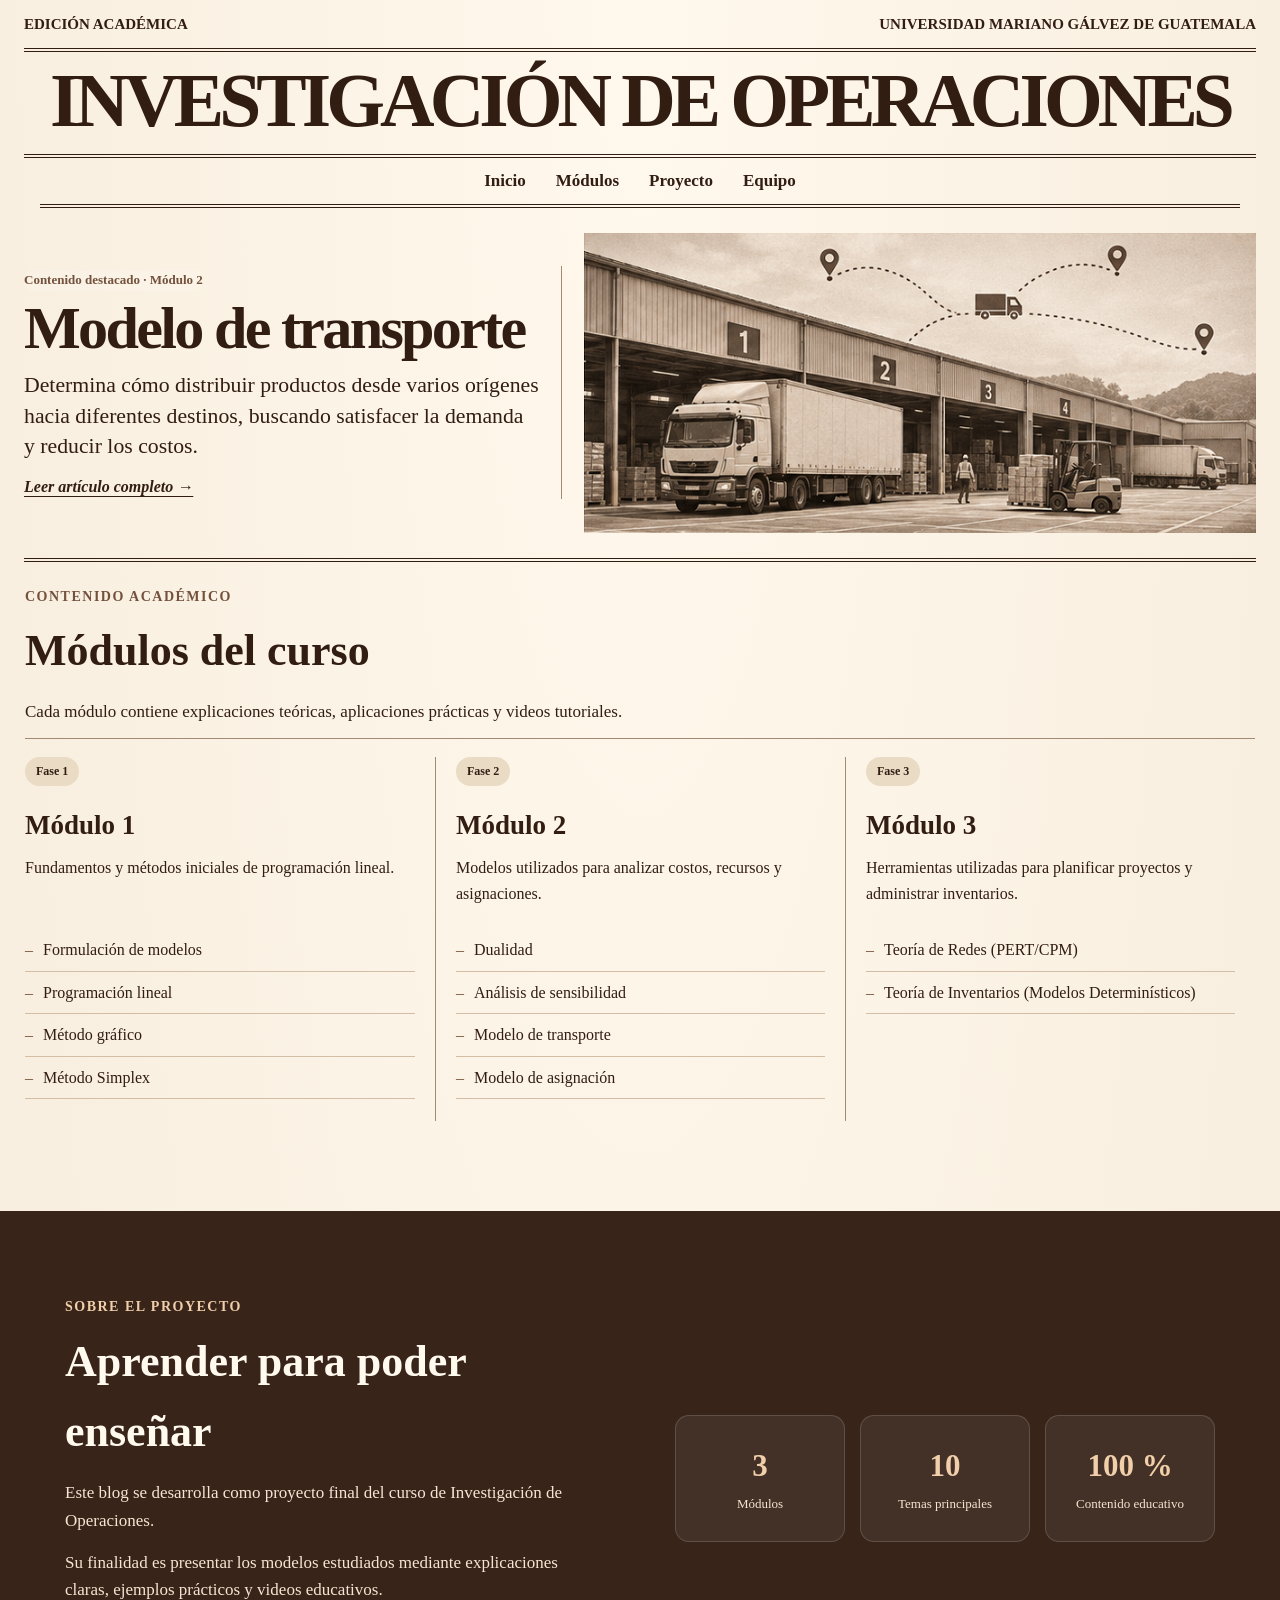
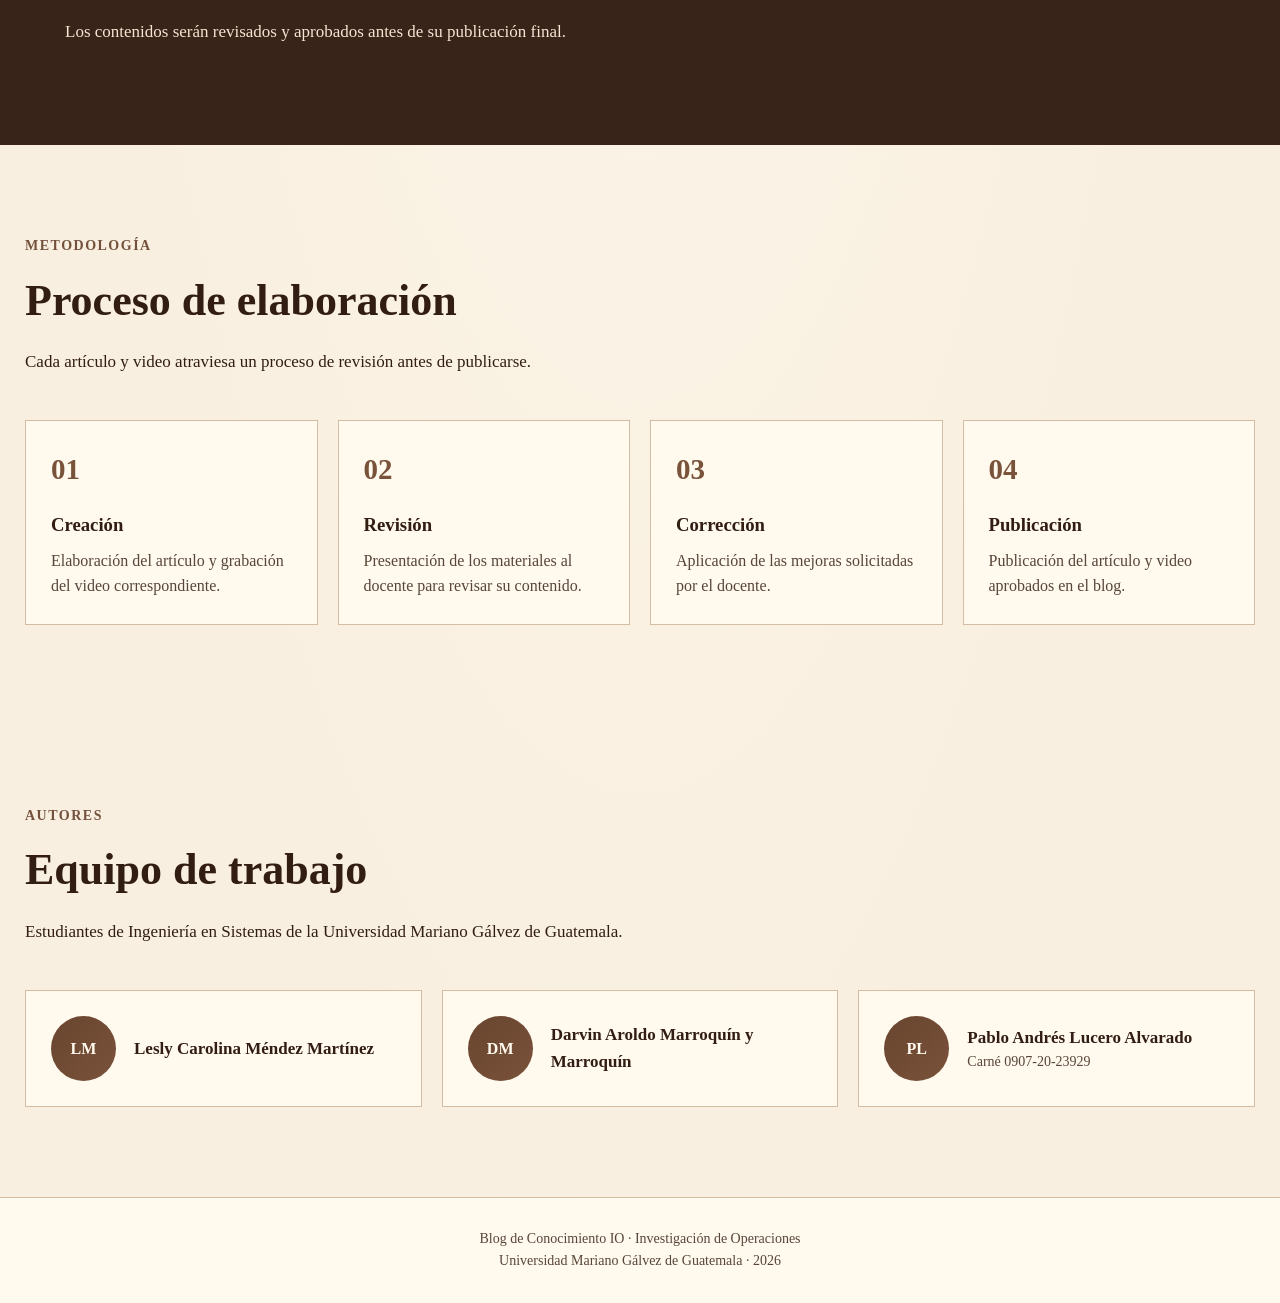
==== index.html @ f6c7b16b "Publicar blog de Investigacion de Operaciones" ====
<!DOCTYPE html>
<html lang="es">

<head>
    <meta charset="UTF-8">

    <meta
        name="viewport"
        content="width=device-width, initial-scale=1.0"
    >

    <meta
        name="description"
        content="Blog educativo de Investigación de Operaciones"
    >

    <title>Blog de Investigación de Operaciones</title>

    <link
        rel="stylesheet"
        href="static/css/estilos.css"
    >
    <link rel="stylesheet" href="static/css/editorial.css">
</head>

<body class="edicion-editorial">

    <header class="encabezado">
        <div class="cabecera-editorial">
            <div class="datos-edicion"><span>Edición académica</span><span>Universidad Mariano Gálvez de Guatemala</span></div>
            <h1>Investigación de Operaciones</h1>
        </div>

        <nav class="navegacion">

            <a href="index.html" class="logo">

                <span class="logo-icono">IO</span>

                <span class="logo-texto">
                    Investigación de Operaciones
                </span>

            </a>

            <button
                class="boton-menu"
                id="boton-menu"
                aria-label="Abrir menú"
            >
                ☰
            </button>

            <ul class="menu" id="menu">

                <li>
                    <a href="#inicio">Inicio</a>
                </li>

                <li>
                    <a href="#modulos">Módulos</a>
                </li>

                <li>
                    <a href="#proyecto">Proyecto</a>
                </li>

                <li>
                    <a href="#equipo">Equipo</a>
                </li>

            </ul>

        </nav>

    </header>


    <main>

        <section class="portada" id="inicio">
            <div class="portada-contenido">
                <p class="etiqueta">Investigación de Operaciones 026</p>
                <h2>Blog de Conocimiento <span>Aplicaciones prácticas</span></h2>
                <p class="descripcion">
                    Un espacio educativo dedicado a explicar de forma
                    sencilla los principales modelos de Investigación
                    de Operaciones mediante artículos, ejercicios
                    prácticos y videos tutoriales.
                </p>
                <div class="botones-portada">
                    <a href="#modulos" class="boton boton-principal">Explorar contenidos</a>
                    <a href="#proyecto" class="boton boton-secundario">Conocer el proyecto</a>
                </div>
            </div>
            <article class="tarjeta-destacada">
                <p class="numero-modulo">Contenido destacado · Módulo 2</p>
                <h2>Modelo de transporte</h2>
                <p>Determina cómo distribuir productos desde varios orígenes hacia diferentes destinos, buscando satisfacer la demanda y reducir los costos.</p>
                <ul>
                    <li>Método de la esquina noroeste</li>
                    <li>Método del costo mínimo</li>
                    <li>Aproximación de Vogel</li>
                    <li>Problemas balanceados y desbalanceados</li>
                </ul>
                <a href="modelo-transporte.html" class="enlace-articulo">Leer artículo completo →</a>
            </article>
            <svg class="foto-editorial" viewBox="655 282 745 332" role="img" aria-label="Ilustración en sepia de camiones en un centro de distribución">
                <image href="static/img/maqueta-editorial.png" width="1448" height="1086"/>
            </svg>
        </section>


        <section class="seccion" id="modulos">

            <div class="titulo-seccion">

                <p>Contenido académico</p>

                <h2>
                    Módulos del curso
                </h2>

                <span>
                    Cada módulo contiene explicaciones teóricas,
                    aplicaciones prácticas y videos tutoriales.
                </span>

            </div>


            <div class="contenedor-modulos">

                <article class="tarjeta-modulo">

                    <span class="estado">Fase 1</span>
                    <h3>Módulo 1</h3>

                    <p>
                        Fundamentos y métodos iniciales de programación
                        lineal.
                    </p>

                    <ul>
                        <li><a href="formulacion.html" class="enlace-tema">Formulación de modelos</a></li>
                        <li><a href="programacion-lineal.html" class="enlace-tema">Programación lineal</a></li>
                        <li><a href="metodo-grafico.html" class="enlace-tema">Método gráfico</a></li>
                        <li><a href="metodo-simplex.html" class="enlace-tema">Método Simplex</a></li>
                    </ul>


                </article>


                <article class="tarjeta-modulo">

                    <span class="estado">Fase 2</span>
                    <h3>Módulo 2</h3>

                    <p>
                        Modelos utilizados para analizar costos,
                        recursos y asignaciones.
                    </p>

                    <ul>
                        <li><a href="dualidad.html" class="enlace-tema">Dualidad</a></li>
                        <li><a href="sensibilidad.html" class="enlace-tema">Análisis de sensibilidad</a></li>
                        <li><a href="modelo-transporte.html" class="enlace-tema">Modelo de transporte</a></li>
                        <li><a href="asignacion.html" class="enlace-tema">Modelo de asignación</a></li>
                    </ul>

                </article>


                <article class="tarjeta-modulo">

                    <span class="estado">Fase 3</span>
                    <h3>Módulo 3</h3>

                    <p>
                        Herramientas utilizadas para planificar
                        proyectos y administrar inventarios.
                    </p>

                    <ul>
                        <li><a href="teoria-de-redes.html" class="enlace-tema">Teoría de Redes (PERT/CPM)</a></li>
                        <li><a href="teoria-de-inventarios.html" class="enlace-tema">Teoría de Inventarios (Modelos Determinísticos)</a></li>
                    </ul>


                </article>

            </div>

        </section>


        <section class="proyecto" id="proyecto">

            <div class="proyecto-contenido">

                <p class="subtitulo">
                    Sobre el proyecto
                </p>

                <h2>
                    Aprender para poder enseñar
                </h2>

                <p>
                    Este blog se desarrolla como proyecto final del
                    curso de Investigación de Operaciones.
                </p>

                <p>
                    Su finalidad es presentar los modelos estudiados
                    mediante explicaciones claras, ejemplos prácticos
                    y videos educativos.
                </p>

                <p>
                    Los contenidos serán revisados y aprobados antes
                    de su publicación final.
                </p>

            </div>


            <div class="datos-proyecto">

                <div>
                    <strong>3</strong>
                    <span>Módulos</span>
                </div>

                <div>
                    <strong>10</strong>
                    <span>Temas principales</span>
                </div>

                <div>
                    <strong>100 %</strong>
                    <span>Contenido educativo</span>
                </div>

            </div>

        </section>


        <section class="seccion">

            <div class="titulo-seccion">

                <p>Metodología</p>

                <h2>
                    Proceso de elaboración
                </h2>

                <span>
                    Cada artículo y video atraviesa un proceso de
                    revisión antes de publicarse.
                </span>

            </div>


            <div class="pasos">

                <article class="paso">

                    <span>01</span>

                    <h3>Creación</h3>

                    <p>
                        Elaboración del artículo y grabación del video
                        correspondiente.
                    </p>

                </article>


                <article class="paso">

                    <span>02</span>

                    <h3>Revisión</h3>

                    <p>
                        Presentación de los materiales al docente para
                        revisar su contenido.
                    </p>

                </article>


                <article class="paso">

                    <span>03</span>

                    <h3>Corrección</h3>

                    <p>
                        Aplicación de las mejoras solicitadas por el
                        docente.
                    </p>

                </article>


                <article class="paso">

                    <span>04</span>

                    <h3>Publicación</h3>

                    <p>
                        Publicación del artículo y video aprobados en
                        el blog.
                    </p>

                </article>

            </div>

        </section>


        <section class="seccion equipo" id="equipo">

            <div class="titulo-seccion">

                <p>Autores</p>

                <h2>
                    Equipo de trabajo
                </h2>

                <span>
                    Estudiantes de Ingeniería en Sistemas de la
                    Universidad Mariano Gálvez de Guatemala.
                </span>

            </div>


            <div class="integrantes">

                <article class="integrante">

                    <div class="avatar">
                        LM
                    </div>

                    <div>
                        <h3>
                            Lesly Carolina Méndez Martínez
                        </h3>

                        

                    </div>

                </article>


                <article class="integrante">

                    <div class="avatar">
                        DM
                    </div>

                    <div>
                        <h3>
                            Darvin Aroldo Marroquín y Marroquín
                        </h3>

                        

                    </div>

                </article>


                <article class="integrante">

                    <div class="avatar">
                        PL
                    </div>

                    <div>
                        <h3>
                            Pablo Andrés Lucero Alvarado
                        </h3>

                        <p>
                            Carné 0907-20-23929
                        </p>

                    </div>

                </article>

            </div>

        </section>

    </main>


    <footer class="pie-pagina">

        <p>
            Blog de Conocimiento IO · Investigación de Operaciones
        </p>

        <p>
            Universidad Mariano Gálvez de Guatemala ·
            <span id="anio">2026</span>
        </p>

    </footer>


    <script
        src="static/js/funciones.js">
    </script>

</body>

</html>
---- static/css/estilos.css ----
:root {
    --azul-oscuro: #0b1f3a;
    --azul: #174a7e;
    --azul-claro: #e8f1fa;
    --celeste: #37a9d6;
    --verde: #28a98b;
    --blanco: #ffffff;
    --gris-fondo: #f5f7fa;
    --gris-texto: #586576;
    --gris-borde: #dde4ec;
    --texto: #172033;
    --sombra: 0 15px 40px rgba(11, 31, 58, 0.10);
}

* {
    margin: 0;
    padding: 0;
    box-sizing: border-box;
}

html {
    scroll-behavior: smooth;
    scroll-padding-top: 80px;
}

body {
    font-family: Arial, Helvetica, sans-serif;
    background-color: var(--gris-fondo);
    color: var(--texto);
    line-height: 1.6;
}

a {
    color: inherit;
    text-decoration: none;
}

ul {
    list-style: none;
}

.encabezado {
    width: 100%;
    background-color: rgba(255, 255, 255, 0.96);
    border-bottom: 1px solid var(--gris-borde);
    position: sticky;
    top: 0;
    z-index: 1000;
}

.navegacion {
    max-width: 1200px;
    min-height: 74px;
    margin: auto;
    padding: 0 25px;

    display: flex;
    justify-content: space-between;
    align-items: center;
}

.logo {
    display: flex;
    align-items: center;
    gap: 12px;
    color: var(--azul-oscuro);
    font-weight: bold;
}

.logo-icono {
    width: 44px;
    height: 44px;
    border-radius: 12px;

    display: flex;
    justify-content: center;
    align-items: center;

    color: var(--blanco);
    background: linear-gradient(
        135deg,
        var(--azul),
        var(--celeste)
    );
}

.logo-texto {
    font-size: 17px;
}

.menu {
    display: flex;
    align-items: center;
    gap: 30px;
}

.menu a {
    color: var(--gris-texto);
    font-size: 15px;
    font-weight: bold;
    transition: color 0.3s;
}

.menu a:hover {
    color: var(--azul);
}

.boton-menu {
    display: none;
    border: none;
    color: var(--azul-oscuro);
    background: transparent;
    font-size: 28px;
    cursor: pointer;
}

.portada {
    min-height: 610px;
    padding: 85px 30px;

    display: grid;
    grid-template-columns: 1.2fr 0.8fr;
    align-items: center;
    gap: 70px;

    background:
        radial-gradient(
            circle at 85% 20%,
            rgba(55, 169, 214, 0.18),
            transparent 32%
        ),
        linear-gradient(135deg, #f8fbff, #e8f1fa);
}

.portada-contenido {
    max-width: 700px;
    margin-left: auto;
}

.etiqueta,
.subtitulo,
.titulo-seccion > p {
    color: var(--verde);
    font-size: 14px;
    font-weight: bold;
    letter-spacing: 1.5px;
    text-transform: uppercase;
}

.portada h1 {
    margin: 15px 0 25px;
    color: var(--azul-oscuro);
    font-size: clamp(42px, 5vw, 70px);
    line-height: 1.05;
}

.portada h1 span {
    display: block;
    color: var(--azul);
}

.descripcion {
    max-width: 680px;
    color: var(--gris-texto);
    font-size: 19px;
}

.botones-portada {
    margin-top: 35px;
    display: flex;
    flex-wrap: wrap;
    gap: 15px;
}

.boton {
    padding: 13px 23px;
    border-radius: 9px;
    font-weight: bold;
    transition: 0.3s;
}

.boton:hover {
    transform: translateY(-2px);
}

.boton-principal {
    color: var(--blanco);
    background-color: var(--azul);
}

.boton-principal:hover {
    background-color: var(--azul-oscuro);
}

.boton-secundario {
    color: var(--azul);
    background-color: var(--blanco);
    border: 1px solid var(--gris-borde);
}

.boton-secundario:hover {
    border-color: var(--azul);
}

.tarjeta-destacada {
    max-width: 430px;
    padding: 38px;
    border-radius: 22px;
    color: var(--blanco);

    background: linear-gradient(
        145deg,
        var(--azul-oscuro),
        var(--azul)
    );

    box-shadow: 0 25px 60px rgba(11, 31, 58, 0.25);
}

.numero-modulo {
    display: inline-block;
    margin-bottom: 20px;
    padding: 6px 12px;
    border-radius: 20px;

    color: #bfefff;
    background-color: rgba(255, 255, 255, 0.12);
    font-size: 13px;
    font-weight: bold;
}

.tarjeta-destacada h2 {
    margin-bottom: 12px;
    font-size: 31px;
}

.tarjeta-destacada > p {
    color: #dbe9f7;
}

.tarjeta-destacada ul {
    margin: 25px 0;
}

.tarjeta-destacada li {
    padding: 10px 0;
    border-bottom: 1px solid rgba(255, 255, 255, 0.15);
}

.tarjeta-destacada li::before {
    content: "–";
    margin-right: 10px;
    color: #6de5c8;
    font-weight: bold;
}

.enlace-articulo {
    color: #8ee8d4;
    font-weight: bold;
}

.seccion {
    max-width: 1200px;
    margin: auto;
    padding: 90px 25px;
}

.titulo-seccion {
    max-width: 680px;
    margin-bottom: 45px;
}

.titulo-seccion h2,
.proyecto h2 {
    margin: 8px 0 12px;
    color: var(--azul-oscuro);
    font-size: clamp(30px, 4vw, 44px);
}

.titulo-seccion span {
    color: var(--gris-texto);
    font-size: 17px;
}

.contenedor-modulos {
    display: grid;
    grid-template-columns: repeat(3, 1fr);
    gap: 25px;
}

.tarjeta-modulo {
    padding: 30px;
    border: 1px solid var(--gris-borde);
    border-radius: 16px;
    background-color: var(--blanco);
    box-shadow: 0 8px 25px rgba(11, 31, 58, 0.05);
    transition: 0.3s;
}

.tarjeta-modulo:hover {
    transform: translateY(-6px);
    box-shadow: var(--sombra);
}

.estado {
    display: inline-block;
    padding: 5px 11px;
    border-radius: 15px;

    color: var(--azul);
    background-color: var(--azul-claro);
    font-size: 12px;
    font-weight: bold;
}

.tarjeta-modulo h3 {
    margin: 18px 0 8px;
    color: var(--azul-oscuro);
    font-size: 27px;
}

.tarjeta-modulo p {
    min-height: 52px;
    color: var(--gris-texto);
}

.tarjeta-modulo ul {
    margin: 22px 0;
}

.tarjeta-modulo li {
    padding: 8px 0;
    border-bottom: 1px solid var(--gris-borde);
    color: var(--gris-texto);
}

.tarjeta-modulo li::before {
    content: "•";
    margin-right: 10px;
    color: var(--verde);
}

.tarjeta-modulo li:has(.enlace-tema) {
    padding: 0;
}

.tarjeta-modulo li:has(.enlace-tema)::before {
    content: none;
}

.enlace-tema {
    display: flex;
    align-items: baseline;
    gap: 10px;
    padding: 8px 0;
    border-radius: 4px;
    transition: color 0.2s, background-color 0.2s;
}

.enlace-tema::before {
    content: "•";
    color: var(--verde);
}

.enlace-tema:hover,
.enlace-tema:focus-visible {
    color: var(--azul);
    background-color: var(--azul-claro);
    text-decoration: underline;
    text-underline-offset: 3px;
}

.enlace-tema:focus-visible {
    outline: 2px solid var(--azul);
    outline-offset: 3px;
}

.proximamente {
    color: var(--gris-texto);
    font-size: 14px;
    font-weight: bold;
}

.proyecto {
    padding: 85px max(25px, calc((100% - 1150px) / 2));
    color: var(--blanco);

    background: linear-gradient(
        135deg,
        var(--azul-oscuro),
        #102f52
    );

    display: grid;
    grid-template-columns: 1fr 1fr;
    align-items: center;
    gap: 70px;
}

.proyecto h2 {
    color: var(--blanco);
}

.proyecto-contenido > p:not(.subtitulo) {
    margin-bottom: 15px;
    color: #cbd8e7;
    font-size: 17px;
}

.datos-proyecto {
    display: grid;
    grid-template-columns: repeat(3, 1fr);
    gap: 15px;
}

.datos-proyecto div {
    padding: 25px 15px;
    border: 1px solid rgba(255, 255, 255, 0.15);
    border-radius: 14px;
    text-align: center;
    background-color: rgba(255, 255, 255, 0.06);
}

.datos-proyecto strong {
    display: block;
    color: #74dec6;
    font-size: 31px;
}

.datos-proyecto span {
    color: #d6e0eb;
    font-size: 13px;
}

.pasos {
    display: grid;
    grid-template-columns: repeat(4, 1fr);
    gap: 20px;
}

.paso {
    padding: 25px;
    border: 1px solid var(--gris-borde);
    border-radius: 15px;
    background-color: var(--blanco);
}

.paso > span {
    display: block;
    margin-bottom: 17px;
    color: var(--verde);
    font-size: 29px;
    font-weight: bold;
}

.paso h3 {
    margin-bottom: 8px;
    color: var(--azul-oscuro);
}

.paso p {
    color: var(--gris-texto);
}

.integrantes {
    display: grid;
    grid-template-columns: repeat(3, 1fr);
    gap: 20px;
}

.integrante {
    padding: 25px;
    border: 1px solid var(--gris-borde);
    border-radius: 14px;
    background-color: var(--blanco);

    display: flex;
    align-items: center;
    gap: 18px;
}

.avatar {
    min-width: 65px;
    height: 65px;
    border-radius: 50%;

    display: flex;
    justify-content: center;
    align-items: center;

    color: var(--blanco);
    background: linear-gradient(
        135deg,
        var(--azul),
        var(--verde)
    );

    font-weight: bold;
}

.integrante h3 {
    color: var(--azul-oscuro);
    font-size: 17px;
}

.integrante p {
    color: var(--gris-texto);
    font-size: 14px;
}

.pie-pagina {
    padding: 30px 25px;
    border-top: 1px solid var(--gris-borde);
    color: var(--gris-texto);
    background-color: var(--blanco);
    text-align: center;
    font-size: 14px;
}

@media (max-width: 950px) {
    .portada,
    .proyecto {
        grid-template-columns: 1fr;
    }

    .portada-contenido {
        margin: 0;
    }

    .tarjeta-destacada {
        max-width: none;
    }

    .contenedor-modulos,
    .integrantes {
        grid-template-columns: 1fr;
    }

    .pasos {
        grid-template-columns: repeat(2, 1fr);
    }
}

@media (max-width: 700px) {
    .logo-texto {
        display: none;
    }

    .boton-menu {
        display: block;
    }

    .menu {
        width: 100%;
        padding: 20px;

        display: none;
        flex-direction: column;
        align-items: flex-start;
        gap: 15px;

        position: absolute;
        top: 74px;
        left: 0;

        background-color: var(--blanco);
        border-bottom: 1px solid var(--gris-borde);
        box-shadow: var(--sombra);
    }

    .menu.mostrar {
        display: flex;
    }

    .portada {
        padding: 60px 20px;
    }

    .portada h1 {
        font-size: 42px;
    }

    .botones-portada {
        flex-direction: column;
    }

    .boton {
        text-align: center;
    }

    .datos-proyecto,
    .pasos {
        grid-template-columns: 1fr;
    }
}
---- static/css/editorial.css ----
.edicion-editorial {
    --papel: #f8efe0;
    --tinta: #321d13;
    --regla: #a28a74;
    --azul-oscuro: #321d13;
    --azul: #69452f;
    --azul-claro: #eadbc5;
    --celeste: #a57855;
    --verde: #79523a;
    --gris-texto: #584638;
    --gris-fondo: #f4e8d7;
    --gris-borde: #d3bda5;
    --blanco: #fff9ee;
    --texto: #321d13;
    background: radial-gradient(ellipse at top, #fff8ec, var(--papel) 70%);
    color: var(--tinta);
    font-family: Georgia, "Times New Roman", serif;
}

.edicion-editorial .encabezado {
    position: static;
    background: transparent;
    border: 0;
}

.cabecera-editorial, .edicion-editorial .navegacion {
    width: min(100% - 48px, 1260px);
    margin-inline: auto;
}

.datos-edicion {
    display: flex;
    justify-content: space-between;
    flex-wrap: wrap;
    gap: 4px 20px;
    padding-block: 12px;
    font-size: clamp(10px, 1.2vw, 15px);
    font-weight: bold;
    text-transform: uppercase;
}

.cabecera-editorial h1 {
    padding: 12px 0 16px;
    border-block: 4px double var(--tinta);
    text-align: center;
    text-transform: uppercase;
    font-size: clamp(31px, 5.9vw, 91px);
    line-height: .98;
    letter-spacing: -.065em;
}

.edicion-editorial .navegacion {
    position: relative;
    min-height: 50px;
    justify-content: center;
    border-bottom: 4px double var(--tinta);
    padding: 0;
}

.edicion-editorial:not(.pagina-articulo) .logo, .edicion-editorial .portada-contenido,
.edicion-editorial .tarjeta-destacada ul {
    display: none;
}

.edicion-editorial .menu a {
    color: var(--tinta);
    font-size: 17px;
}

.edicion-editorial .portada {
    width: min(100% - 48px, 1260px);
    margin: auto;
    padding: 25px 0;
    min-height: 0;
    grid-template-columns: minmax(0, 4fr) minmax(0, 5fr);
    gap: 22px;
    background: none;
    border-bottom: 4px double var(--tinta);
}

.edicion-editorial .tarjeta-destacada {
    max-width: none;
    padding: 0 22px 0 0;
    border-right: 1px solid var(--regla);
    border-radius: 0;
    color: var(--tinta);
    background: none;
    box-shadow: none;
}

.edicion-editorial .numero-modulo,
.edicion-editorial .titulo-seccion > p {
    color: #73513c;
}

.edicion-editorial .numero-modulo {
    padding: 0;
    margin-bottom: 8px;
}

.edicion-editorial .tarjeta-destacada h2 {
    font-size: clamp(34px, 4.7vw, 64px);
    letter-spacing: -.045em;
    line-height: .98;
}

.edicion-editorial .tarjeta-destacada p:not(.numero-modulo) {
    color: var(--tinta);
    font-size: clamp(17px, 1.7vw, 23px);
    line-height: 1.4;
    margin-bottom: 12px;
}

.edicion-editorial .enlace-articulo {
    color: var(--tinta);
    text-decoration: underline;
    text-underline-offset: 4px;
    font-style: italic;
}

.foto-editorial {
    display: block;
    width: 100%;
    height: auto;
    overflow: hidden;
}

.edicion-editorial .seccion {
    max-width: 1308px;
}

.edicion-editorial #modulos {
    padding-top: 24px;
}

.edicion-editorial #modulos .titulo-seccion {
    max-width: none;
    border-bottom: 1px solid var(--regla);
    margin-bottom: 18px;
    padding-bottom: 12px;
}

.edicion-editorial .titulo-seccion h2,
.edicion-editorial .tarjeta-modulo h3,
.edicion-editorial .tarjeta-modulo p,
.edicion-editorial .tarjeta-modulo li,
.edicion-editorial .titulo-seccion span {
    color: var(--tinta);
}

.edicion-editorial .contenedor-modulos {
    grid-template-columns: repeat(3, minmax(0, 1fr));
    gap: 0;
}

.edicion-editorial .tarjeta-modulo {
    padding: 0 20px;
    border: 0;
    border-radius: 0;
    background: transparent;
    box-shadow: none;
    transform: none;
}

.edicion-editorial .tarjeta-modulo:first-child {
    padding-left: 0;
}

.edicion-editorial .tarjeta-modulo + .tarjeta-modulo {
    border-left: 1px solid var(--regla);
}

.edicion-editorial .estado,
.edicion-editorial .enlace-tema:hover,
.edicion-editorial .enlace-tema:focus-visible {
    background: #eadbc5;
    color: var(--tinta);
}

.edicion-editorial .enlace-tema::before {
    content: "–";
    color: #73513c;
}

.edicion-editorial .proyecto {
    background: #382419;
}

.edicion-editorial .subtitulo,
.edicion-editorial .datos-proyecto strong {
    color: #f1cfaa;
}

.edicion-editorial .proyecto-contenido > p:not(.subtitulo),
.edicion-editorial .datos-proyecto span {
    color: #f6e5d2;
}

.edicion-editorial .paso,
.edicion-editorial .integrante,
.edicion-editorial .pie-pagina {
    border-radius: 0;
}

.pagina-articulo .navegacion {
    justify-content: space-between;
    flex-wrap: wrap;
    gap: 10px;
    padding-block: 10px;
}

.pagina-articulo .articulo,
.pagina-articulo .componentes article,
.pagina-articulo .metodo,
.pagina-articulo table {
    background-color: var(--blanco);
}

.pagina-articulo .portada-articulo {
    background: linear-gradient(120deg, #f7ead7, #e9d5bc);
    border-bottom: 4px double var(--tinta);
    color: var(--tinta);
}

.pagina-articulo .datos-articulo span {
    border-color: var(--gris-borde);
    background: var(--blanco);
}

.pagina-articulo .etiqueta-articulo,
.pagina-articulo .metodo > span {
    color: var(--verde);
}

.pagina-articulo .indicador-seccion {
    color: var(--verde) !important;
}

.pagina-articulo .descripcion-articulo,
.pagina-articulo .contenido-articulo > p,
.pagina-articulo .componentes p,
.pagina-articulo .metodo p,
.pagina-articulo .metodo ol,
.pagina-articulo .balance p,
.pagina-articulo .resultado-final p,
.pagina-articulo .video-pendiente {
    color: var(--gris-texto);
}

.pagina-articulo .contenido-articulo h2,
.pagina-articulo .componentes h3,
.pagina-articulo .metodo h3,
.pagina-articulo .formula,
.pagina-articulo .balance strong,
.pagina-articulo .resultado-final strong {
    color: var(--tinta);
}

.pagina-articulo .fondo-claro,
.pagina-articulo tbody tr:nth-child(even),
.pagina-articulo .video-pendiente {
    background-color: var(--gris-fondo);
}

.pagina-articulo .formula,
.pagina-articulo .balance,
.pagina-articulo .resultado-final {
    background-color: var(--azul-claro);
    border-left-color: var(--verde);
}

.pagina-articulo .componentes article,
.pagina-articulo .metodo,
.pagina-articulo .video-pendiente,
.pagina-articulo th,
.pagina-articulo td {
    border-color: var(--gris-borde);
}

.pagina-articulo th,
.pagina-articulo .boton-regresar {
    background-color: var(--azul);
    color: var(--blanco);
}

.pagina-articulo .boton-regresar:hover {
    background-color: var(--tinta);
}

.pagina-articulo .imagen-videos[src$="/formulacion-modelos.png"] {
    filter: sepia(1);
}

@media (max-width: 760px) {
    .edicion-editorial .portada,
    .edicion-editorial .contenedor-modulos {
        grid-template-columns: 1fr;
    }

    .edicion-editorial .tarjeta-destacada {
        border: 0;
        padding: 0;
    }

    .edicion-editorial .tarjeta-modulo {
        padding: 12px 0 0;
    }

    .edicion-editorial .tarjeta-modulo + .tarjeta-modulo {
        border-left: 0;
        border-top: 1px solid var(--regla);
    }
}

@media (max-width: 700px) {
    .edicion-editorial .navegacion {
        justify-content: flex-start;
    }

    .edicion-editorial .boton-menu {
        color: var(--tinta);
    }

    .edicion-editorial .menu {
        top: 100%;
        background: var(--papel);
    }
}
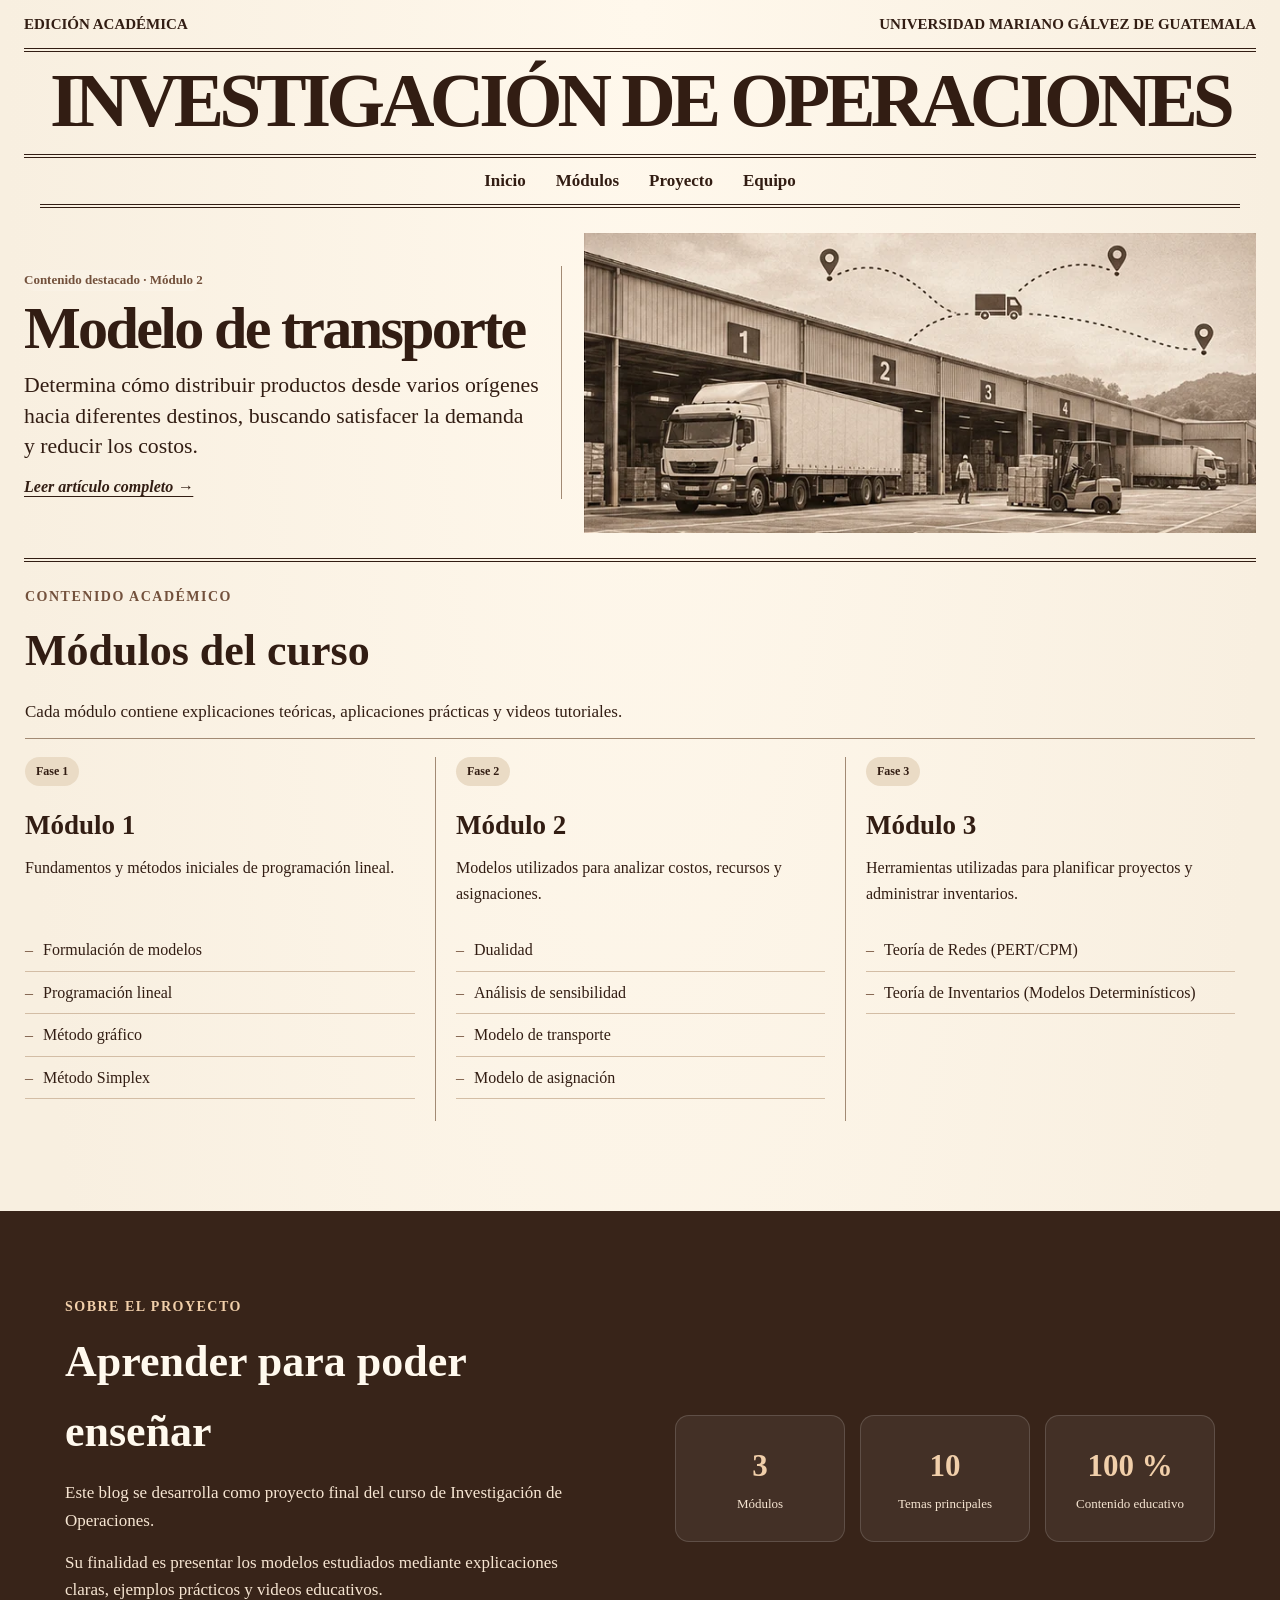
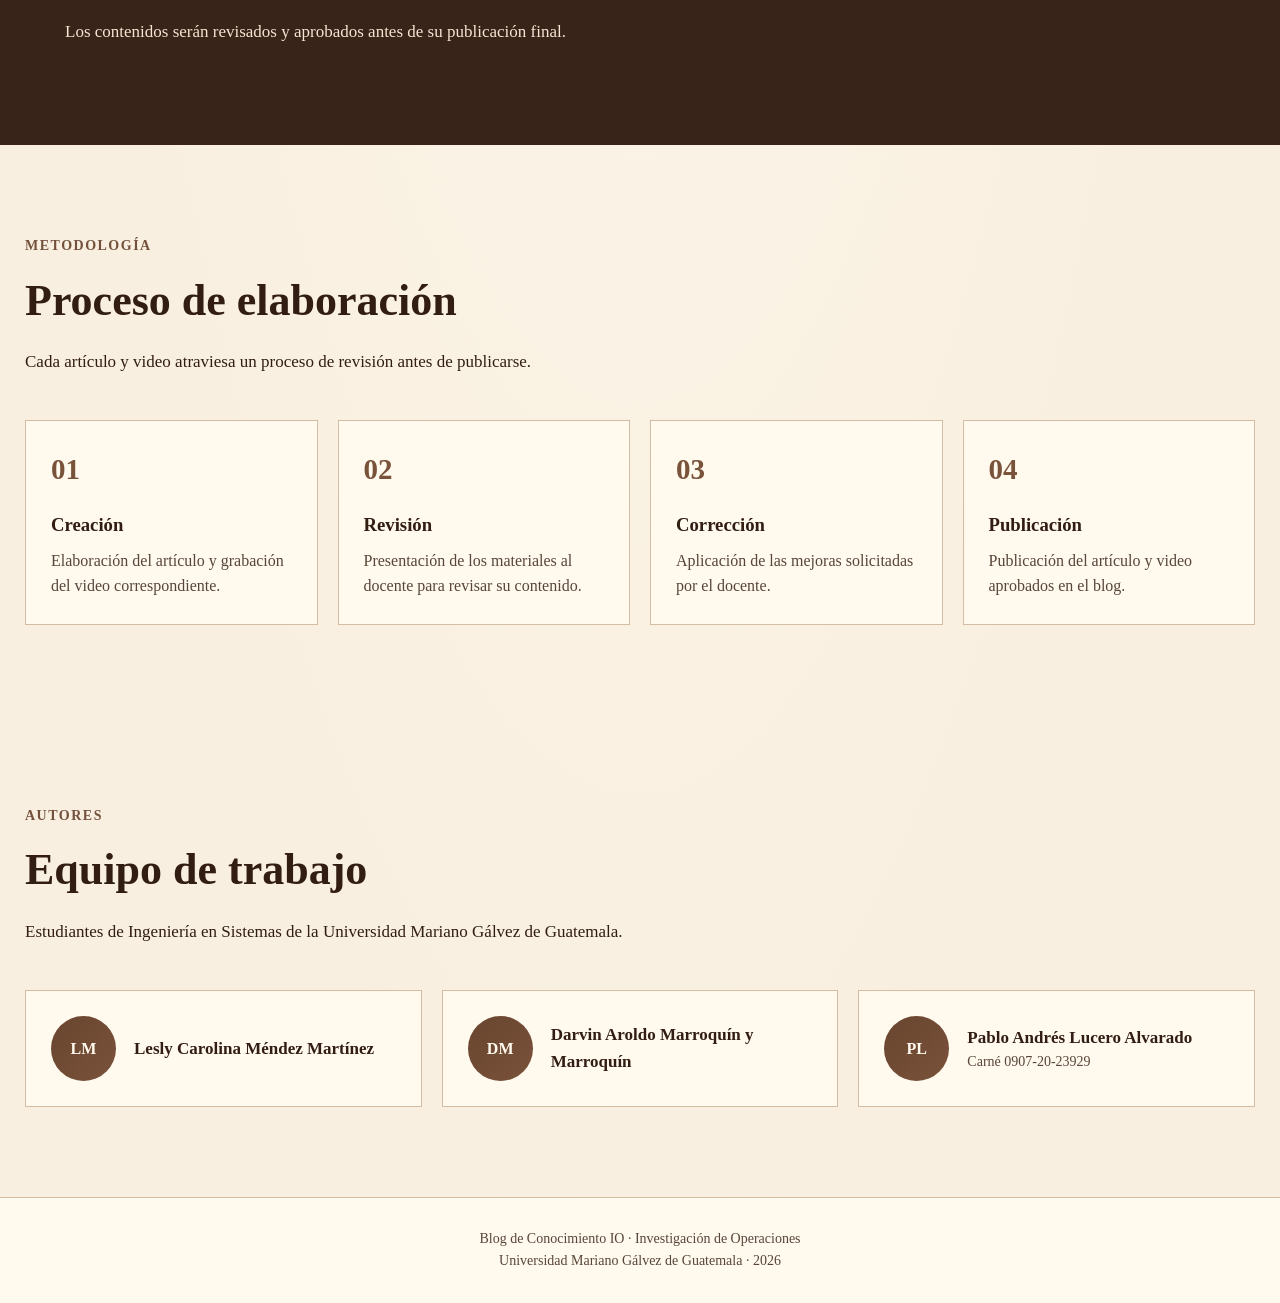
==== commit 1745621d: "Reducir el peso de las imagenes del blog" ====
--- a/index.html
+++ b/index.html
@@ -105,9 +105,7 @@
                 </ul>
                 <a href="modelo-transporte.html" class="enlace-articulo">Leer artículo completo →</a>
             </article>
-            <svg class="foto-editorial" viewBox="655 282 745 332" role="img" aria-label="Ilustración en sepia de camiones en un centro de distribución">
-                <image href="static/img/maqueta-editorial.png" width="1448" height="1086"/>
-            </svg>
+            <img class="foto-editorial" src="static/img/maqueta-editorial.webp" alt="Ilustración en sepia de camiones en un centro de distribución" width="745" height="332" fetchpriority="high">
         </section>
 
 
--- a/static/css/editorial.css
+++ b/static/css/editorial.css
@@ -287,7 +287,7 @@
     background-color: var(--tinta);
 }
 
-.pagina-articulo .imagen-videos[src$="/formulacion-modelos.png"] {
+.pagina-articulo .imagen-videos[src$="/formulacion-modelos.webp"] {
     filter: sepia(1);
 }
 
